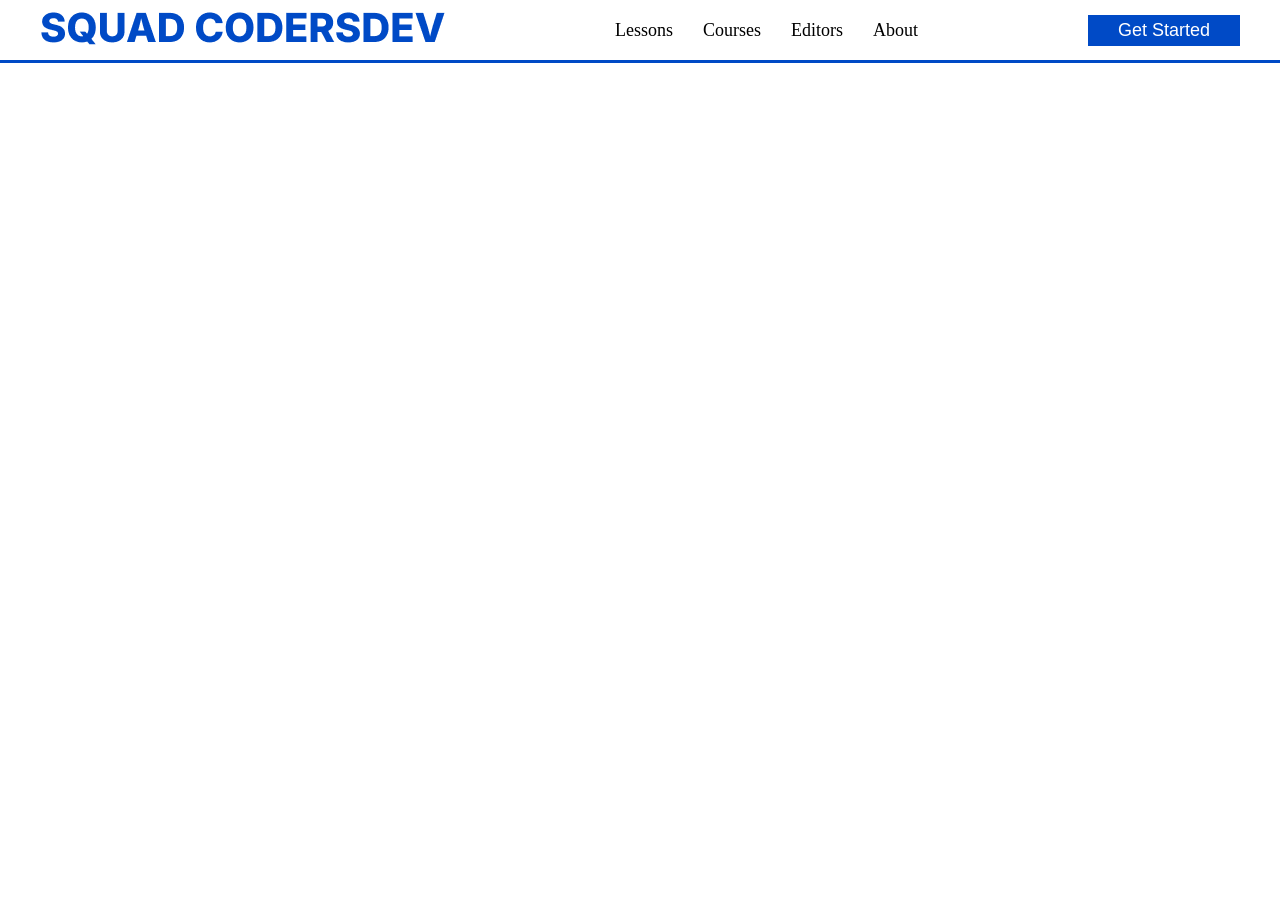
==== 4thClass/index.html @ c39f3d72 "our fifth class" ====
<!doctype html>
<html>
  <head>
    <title>Squadcoders Site</title>
    <link rel="stylesheet" href="./css/style.css" />
    <!-- https://css-tricks.com/snippets/css/a-guide-to-flexbox/ -->
  </head>
  <body>
    <div id="header" class="container">
      <div id="sub-header">
        <div id="log">
          <img src="./images/Logo.png" alt="Logo" />
        </div>

        <div id="navbar">
          <ul>
            <li>Lessons</li>
            <li>Courses</li>
            <li>Editors</li>
            <li>About</li>
          </ul>
        </div>

        <div id="right-btn">
          <button>Get Started</button>
        </div>
      </div>
    </div>
  </body>
</html>
---- 4thClass/css/style.css ----
* {
  margin: 0;
  padding: 0;
}

/* margin bahar se space dega */
/* margin andar se space dega */

#header {
  background-color: white;
  border-bottom: 3px solid #004ac6;
}
#sub-header {
  /* background-color: yellow; */
  display: flex;
  justify-content: space-between;
  align-items: center;
}
#log {
  /* background-color: green; */
}
#navbar {
  /* background-color: purple; */
}
#navbar ul {
  display: flex;
  gap: 30px;
}
#navbar ul li {
  list-style-type: none;
  font-size: 18px;
}

#right-btn button {
  background-color: #004ac6;
  color: white;
  font-size: 18px;
  padding: 5px 30px;
  border: none;
  /* 0px top bottom */
  /* 20px left right */
}

.container {
  padding-left: 40px;
  padding-right: 40px;
}
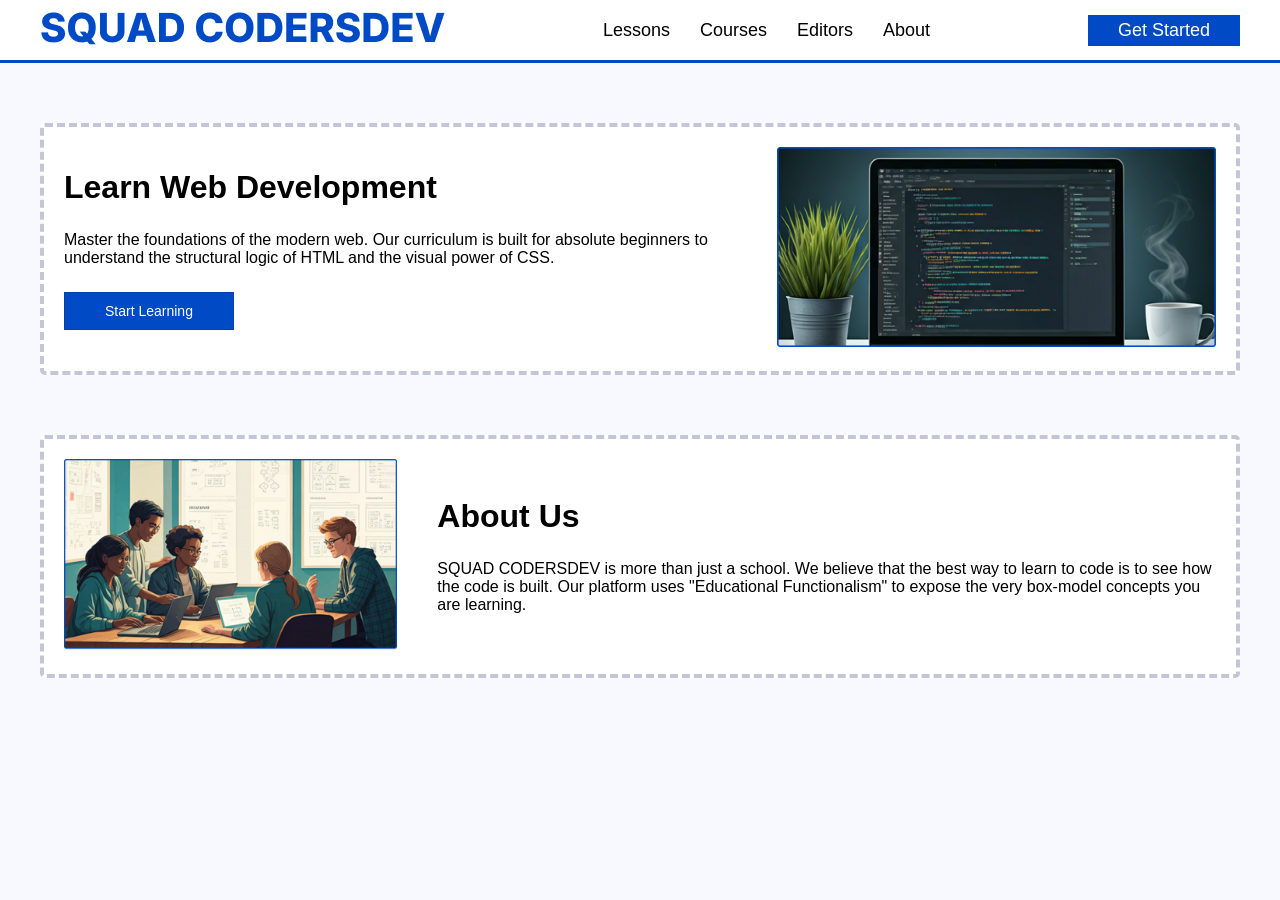
==== commit 3a15ae22: "layout class part 2" ====
--- a/4thClass/index.html
+++ b/4thClass/index.html
@@ -26,5 +26,38 @@
         </div>
       </div>
     </div>
+
+    <div id="main" class="container">
+      <div class="learn-web-development">
+        <div class="learn-web-development-first-child">
+          <h2>Learn Web Development</h2>
+          <p>
+            Master the foundations of the modern web. Our curriculum is built
+            for absolute beginners to understand the structural logic of HTML
+            and the visual power of CSS.
+          </p>
+          <button>Start Learning</button>
+        </div>
+        <div class="learn-web-development-second-child">
+          <img src="./images/WebDevelopment.png" alt="Learn Web Development" />
+        </div>
+      </div>
+
+      <div class="learn-web-development" id="about-section">
+        <div class="learn-web-development-second-child">
+          <img src="./images/About.png" alt="Learn Web Development" />
+        </div>
+
+        <div class="learn-web-development-first-child">
+          <h2>About Us</h2>
+          <p>
+            SQUAD CODERSDEV is more than just a school. We believe that the best
+            way to learn to code is to see how the code is built. Our platform
+            uses "Educational Functionalism" to expose the very box-model
+            concepts you are learning.
+          </p>
+        </div>
+      </div>
+    </div>
   </body>
 </html>
--- a/4thClass/css/style.css
+++ b/4thClass/css/style.css
@@ -1,6 +1,15 @@
 * {
   margin: 0;
   padding: 0;
+}
+
+body {
+  font-family: "Poppins", sans-serif;
+  background-color: #f8f9ff;
+}
+
+img {
+  width: 100%;
 }
 
 /* margin bahar se space dega */
@@ -45,3 +54,48 @@
   padding-left: 40px;
   padding-right: 40px;
 }
+
+.learn-web-development {
+  display: flex;
+  background-color: white;
+  border: 4px dashed #c3c6d7;
+  border-radius: 5px;
+
+  /* box k bahar se space ho to margin use hoga */
+  margin-top: 60px;
+  padding: 20px;
+  /* padding 4ro traf se ayegi top bottom left right */
+  justify-content: space-between;
+
+  /* align-items: center; */
+}
+
+.learn-web-development-second-child img {
+  max-width: 700px;
+}
+
+.learn-web-development-first-child {
+  display: flex;
+  flex-direction: column;
+  justify-content: center;
+  gap: 25px;
+  align-items: flex-start;
+}
+.learn-web-development-first-child h2 {
+  font-size: 32px;
+}
+.learn-web-development-first-child p {
+  font-size: 16px;
+}
+.learn-web-development-first-child button {
+  background-color: #004ac6;
+  font-size: 14px;
+  color: white;
+  border: 1px solid #003ea8;
+  padding: 10px 40px;
+  /* first wali chiz top-bottom k liye second wali chiz left-right  */
+}
+
+#about-section {
+  gap: 40px;
+}
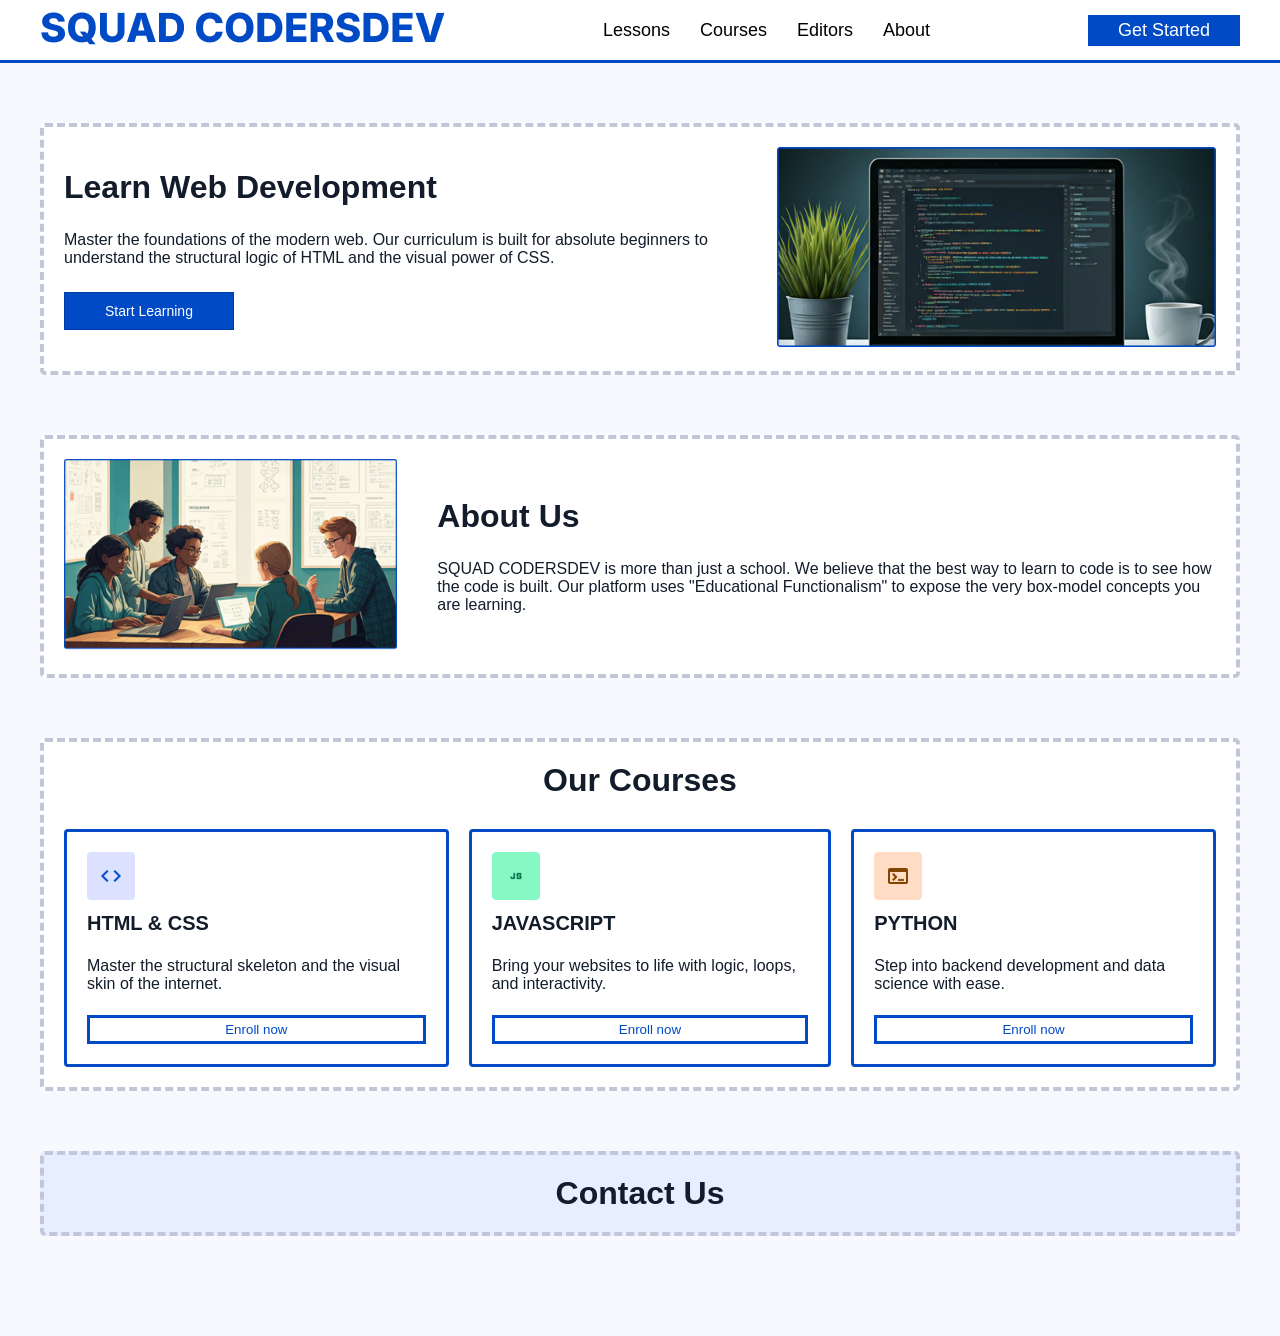
==== commit a04e111b: "working on flexlayout" ====
--- a/4thClass/index.html
+++ b/4thClass/index.html
@@ -28,7 +28,7 @@
     </div>
 
     <div id="main" class="container">
-      <div class="learn-web-development">
+      <div class="learn-web-development common-border">
         <div class="learn-web-development-first-child">
           <h2>Learn Web Development</h2>
           <p>
@@ -43,7 +43,7 @@
         </div>
       </div>
 
-      <div class="learn-web-development" id="about-section">
+      <div class="learn-web-development common-border" id="about-section">
         <div class="learn-web-development-second-child">
           <img src="./images/About.png" alt="Learn Web Development" />
         </div>
@@ -58,6 +58,39 @@
           </p>
         </div>
       </div>
+
+      <div class="common-border" id="course-section-container">
+        <h2 class="common-heading">Our Courses</h2>
+        <section id="courses-container">
+          <div class="courses-items">
+            <img src="./images/Course1.png" alt="" />
+            <h3>html & css</h3>
+            <p>
+              Master the structural skeleton and the visual skin of the
+              internet.
+            </p>
+            <button>Enroll now</button>
+          </div>
+          <div class="courses-items">
+            <img src="./images/Course2.png" alt="" />
+            <h3>javascript</h3>
+            <p>
+              Bring your websites to life with logic, loops, and interactivity.
+            </p>
+            <button>Enroll now</button>
+          </div>
+          <div class="courses-items">
+            <img src="./images/Course3.png" alt="" />
+            <h3>python</h3>
+            <p>Step into backend development and data science with ease.</p>
+            <button>Enroll now</button>
+          </div>
+        </section>
+      </div>
+
+      <div class="common-border" id="admission-form">
+        <h2 class="common-heading">Contact Us</h2>
+      </div>
     </div>
   </body>
 </html>
--- a/4thClass/css/style.css
+++ b/4thClass/css/style.css
@@ -6,10 +6,21 @@
 body {
   font-family: "Poppins", sans-serif;
   background-color: #f8f9ff;
+  padding-bottom: 100px;
 }
 
 img {
   width: 100%;
+}
+
+h1,
+h2,
+h3,
+h4,
+h5,
+h6,
+p {
+  color: #121c2a;
 }
 
 /* margin bahar se space dega */
@@ -55,15 +66,26 @@
   padding-right: 40px;
 }
 
-.learn-web-development {
-  display: flex;
+.common-border {
   background-color: white;
   border: 4px dashed #c3c6d7;
   border-radius: 5px;
-
-  /* box k bahar se space ho to margin use hoga */
   margin-top: 60px;
   padding: 20px;
+}
+
+.learn-web-development {
+  /* background-color: white;
+  border: 4px dashed #c3c6d7;
+  border-radius: 5px;
+
+  margin-top: 60px;
+  padding: 20px;
+  ye code .common-border me hai ab
+  */
+
+  display: flex;
+
   /* padding 4ro traf se ayegi top bottom left right */
   justify-content: space-between;
 
@@ -99,3 +121,57 @@
 #about-section {
   gap: 40px;
 }
+
+#course-section-container {
+}
+
+.common-heading {
+  text-align: center;
+  font-size: 32px;
+}
+
+#courses-container {
+  margin-top: 30px;
+  display: flex;
+  justify-content: space-between;
+  align-items: center;
+  gap: 20px;
+}
+
+.courses-items {
+  border: 3px solid #004ac6;
+  display: flex;
+  justify-content: center;
+  /* align-items: center; */
+  flex-direction: column;
+  padding: 20px;
+  border-radius: 4px;
+  gap: 12px;
+  flex-grow: 1;
+}
+.courses-items img {
+  max-width: 48px;
+  /* ziyada se ziyada */
+}
+.courses-items h3 {
+  font-size: 20px;
+  text-transform: uppercase;
+  margin-bottom: 10px;
+}
+.courses-items p {
+  margin-bottom: 10px;
+}
+
+.courses-items button {
+  width: 100%;
+  color: #004ac6;
+  border: 3px solid #004ac6;
+  background-color: transparent;
+  /* padding-top: 8px; */
+  /* padding-bottom: 8px; */
+  padding: 4px 0px;
+}
+
+#admission-form {
+  background-color: #e6eeff;
+}
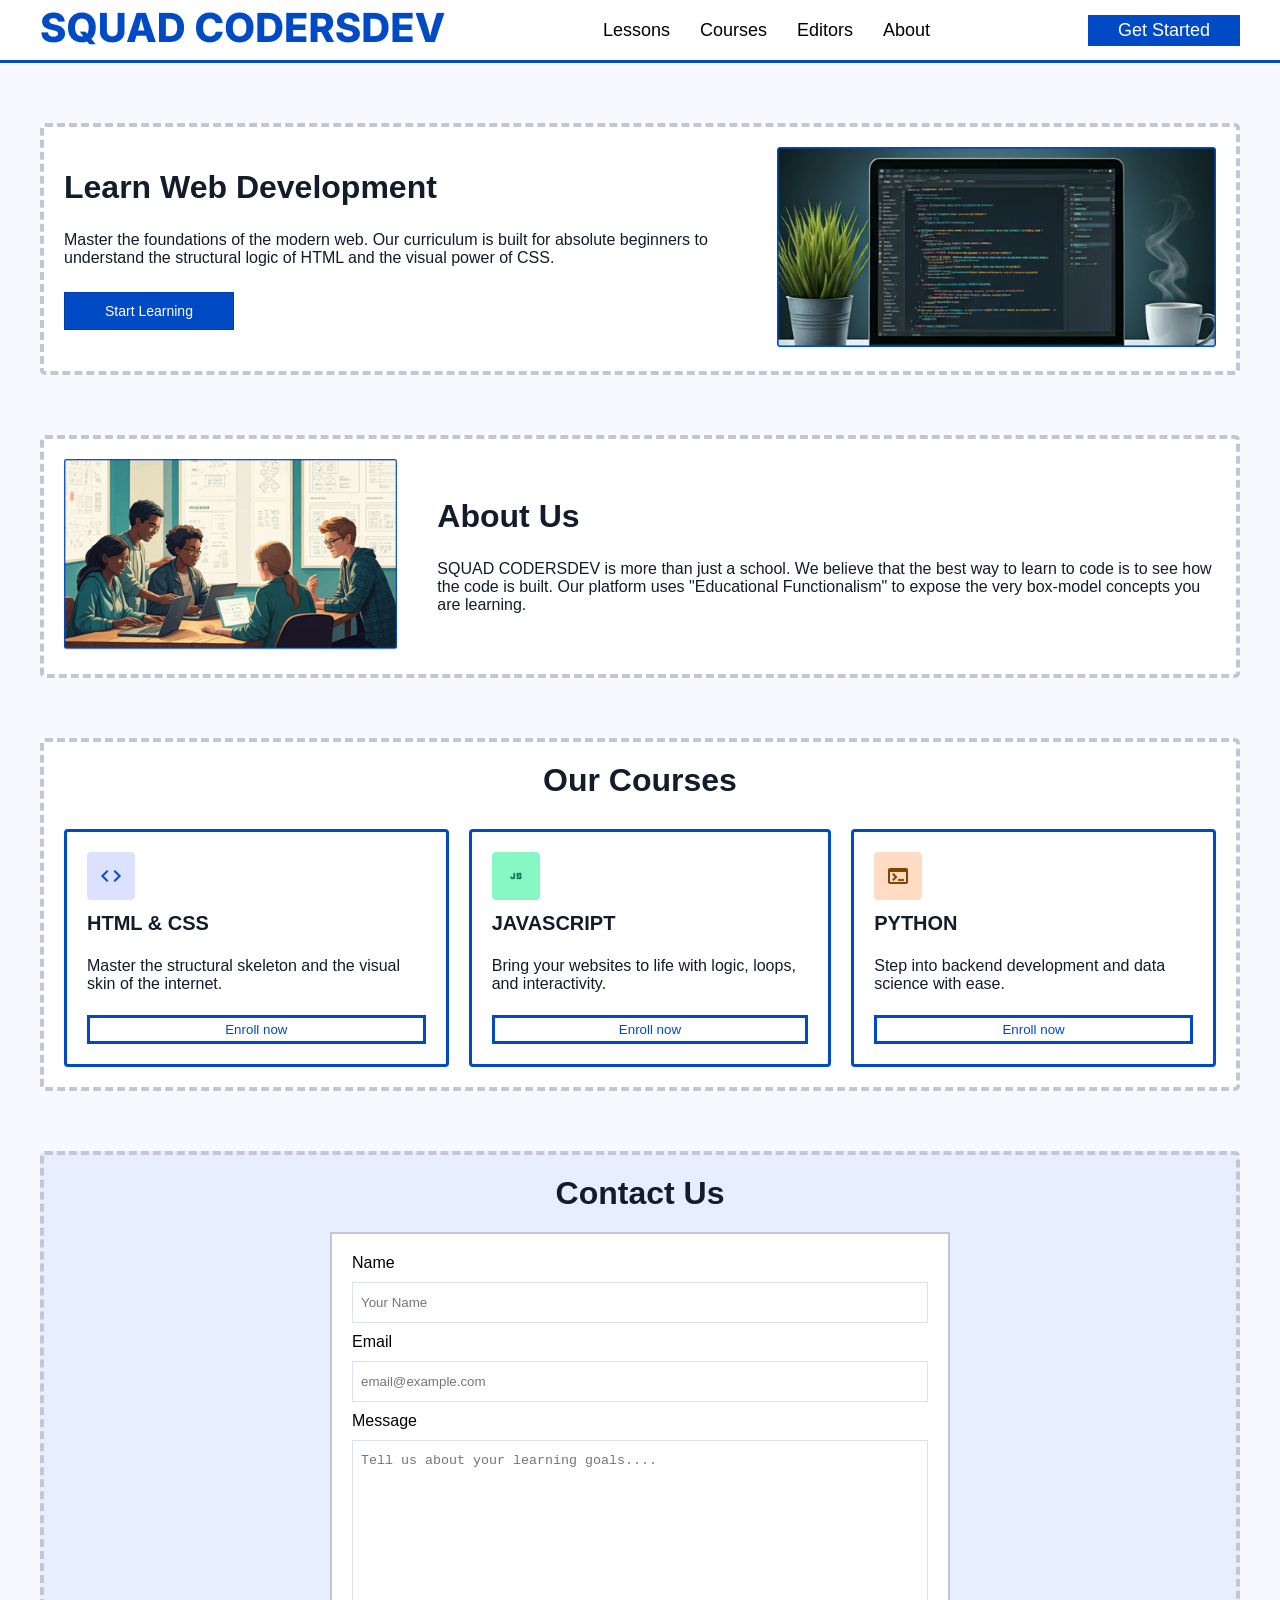
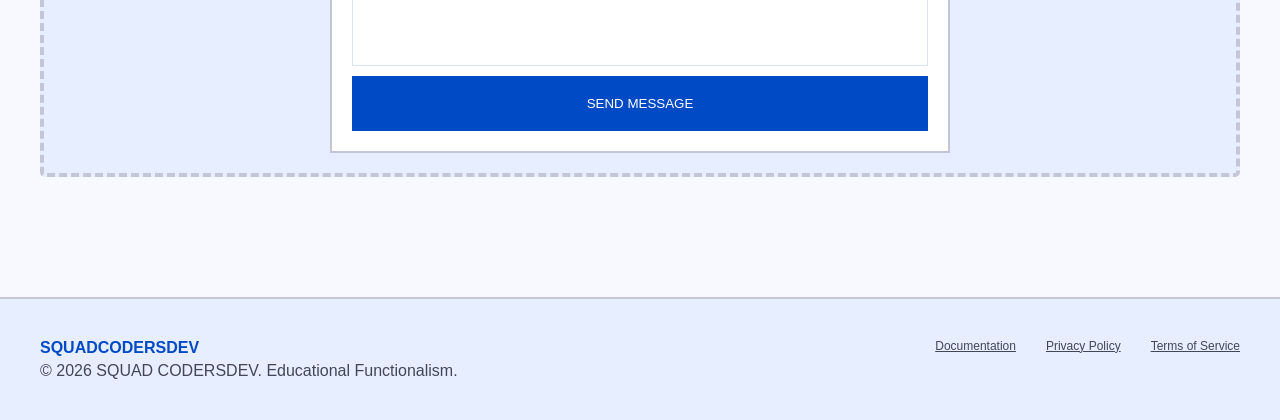
==== commit 7d010913: "complete our layout without responsive" ====
--- a/4thClass/index.html
+++ b/4thClass/index.html
@@ -1,6 +1,8 @@
 <!doctype html>
 <html>
   <head>
+    <meta charset="UTF-8" />
+    <meta name="viewport" content="width=device-width, initial-scale=1.0" />
     <title>Squadcoders Site</title>
     <link rel="stylesheet" href="./css/style.css" />
     <!-- https://css-tricks.com/snippets/css/a-guide-to-flexbox/ -->
@@ -90,7 +92,56 @@
 
       <div class="common-border" id="admission-form">
         <h2 class="common-heading">Contact Us</h2>
+
+        <form action="" id="contact-us-form">
+          <div class="form-items">
+            <label for="">Name</label>
+            <input type="text" placeholder="Your Name" required="true" />
+          </div>
+
+          <div class="form-items">
+            <label for="">Email</label>
+            <input
+              type="email"
+              placeholder="email@example.com"
+              required="true"
+            />
+          </div>
+
+          <div class="form-items">
+            <label for="">Message</label>
+            <textarea
+              name=""
+              id=""
+              placeholder="Tell us about your learning goals...."
+              required="true"
+            ></textarea>
+          </div>
+
+          <button>SEND MESSAGE</button>
+        </form>
       </div>
     </div>
+
+    <!-- <div id="footer"></div> -->
+    <!-- footer.container>div#sub-footer-container>div.footer-items*2 -->
+    <!-- emmet package html -->
+    <footer class="container">
+      <div id="sub-footer-container">
+        <div class="footer-items" id="footer-item-one">
+          <h3>SQUADCODERSDEV</h3>
+          <p>© 2026 SQUAD CODERSDEV. Educational Functionalism.</p>
+        </div>
+        <div class="footer-items" id="footer-item-two">
+          <nav>
+            <ul>
+              <li>Documentation</li>
+              <li>Privacy Policy</li>
+              <li>Terms of Service</li>
+            </ul>
+          </nav>
+        </div>
+      </div>
+    </footer>
   </body>
 </html>
--- a/4thClass/css/style.css
+++ b/4thClass/css/style.css
@@ -6,7 +6,6 @@
 body {
   font-family: "Poppins", sans-serif;
   background-color: #f8f9ff;
-  padding-bottom: 100px;
 }
 
 img {
@@ -174,4 +173,90 @@
 
 #admission-form {
   background-color: #e6eeff;
-}
+  display: flex;
+  justify-content: center;
+  flex-direction: column;
+  align-items: center;
+  gap: 20px;
+}
+
+#contact-us-form {
+  border: 2px solid #c3c6d7;
+  background-color: white;
+  padding: 20px;
+  width: 50%;
+}
+
+#contact-us-form button {
+  background-color: #004ac6;
+  border: none;
+  width: 100%;
+  padding: 20px 0px;
+  color: white;
+}
+#contact-us-form button:hover {
+  cursor: pointer;
+}
+
+.form-items {
+  display: flex;
+  flex-direction: column;
+  gap: 10px;
+  margin-bottom: 10px;
+}
+
+.form-items input {
+  border: 1px solid #d9e3f6;
+  padding: 12px 8px;
+}
+.form-items textarea {
+  border: 1px solid #d9e3f6;
+  resize: none;
+  height: 200px;
+  padding: 12px 8px;
+}
+
+footer {
+  background-color: #e6eeff;
+  border-top: 2px solid #c3c6d7;
+  margin-top: 120px;
+  padding: 40px;
+}
+
+#sub-footer-container {
+  display: flex;
+  justify-content: space-between;
+}
+
+#footer-item-one h3 {
+  color: #004ac6;
+  font-size: 16px;
+}
+
+#footer-item-one p {
+  color: #434655;
+  margin-top: 5px;
+}
+
+#footer-item-two nav ul {
+  display: flex;
+  gap: 30px;
+}
+#footer-item-two nav ul li {
+  list-style-type: none;
+  color: #434655;
+  text-decoration: underline;
+  font-size: 12px;
+  font-weight: 500;
+}
+
+/* RESPONSIVE */
+/* APKA DESIGN MOBILE/TABLET/LAPTOP/LCD har chiz per perfect dhekhe */
+
+@media (max-width: 970px) {
+  #sub-header {
+    flex-direction: column;
+    gap: 20px;
+    padding-bottom: 20px;
+  }
+}
